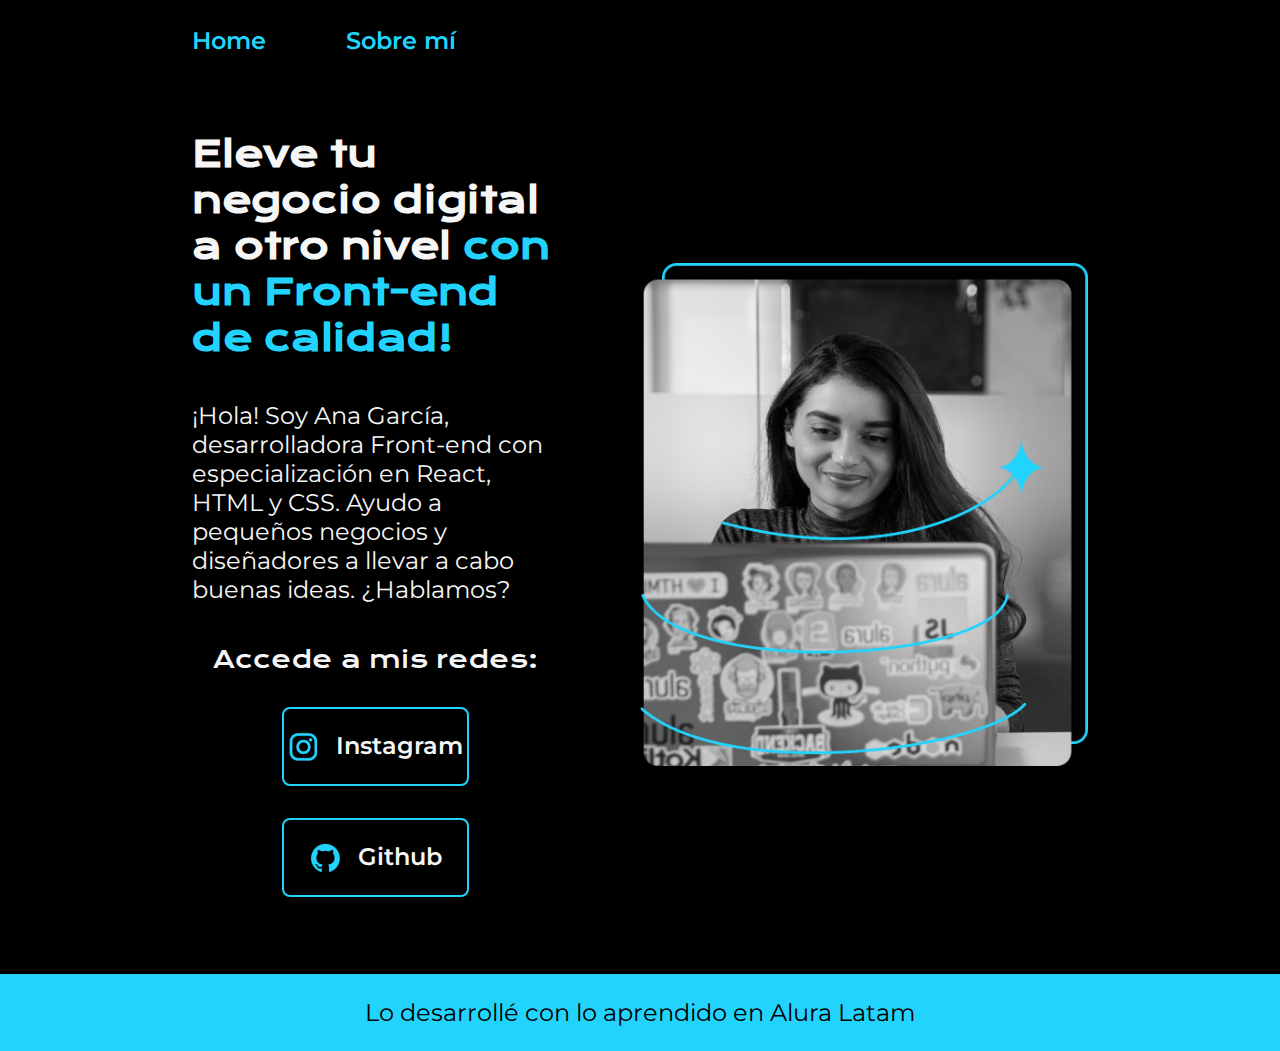
==== index.html @ 045b15e9 "Creando el proyecto" ====
<!DOCTYPE html>
<html lang="en">
<head>
    <meta charset="UTF-8">
    <meta name="viewport" content="width=device-width, initial-scale=1.0">
    <title>Portafolio</title>
    <link rel="stylesheet" href="./styles/style.css">
</head>
<body>
    <header class="header">
        <nav class="header__menu">
            <a class="header__menu__link" href="index.html">Home</a>
            <a class="header__menu__link" href="about.html">Sobre mí</a>
        </nav>
    </header>
    <main class="presentacion">
        <section class="presentacion__contenido">
            <h1 class="presentacion__contenido_titulo">
                Eleve tu negocio digital a otro nivel
                <strong class="titulo-destaque">con un Front-end de calidad!
                </strong>
            </h1>

            <p class="presentacion__contenido__texto">
                ¡Hola! Soy Ana García, desarrolladora Front-end 
                con especialización en React, HTML y CSS. 
                Ayudo a pequeños negocios y diseñadores a 
                llevar a cabo buenas ideas. ¿Hablamos?
            
            </p>
            <div class="presentacion__enlaces"> 
                <h2 class="presentacion__enlaces__subtitulo">Accede a mis redes:</h2>  
                <a class="presentacion__enlaces_link" href="https://www.instagram.com">
                    <img src="./assets/instagram.png">
                    Instagram</a>
                <a class="presentacion__enlaces_link" href="https://www.github.com">
                    <img src="./assets/github.png">
                    Github</a>
            </div>
        </section>
        <img class="presentacion__imagen" src="./assets/Imagem.png" alt="Imagen de Ana García trabajando">
        
    </main>
    <footer class="footer">

        <p>Lo desarrollé con lo aprendido en Alura Latam</p>

    </footer>
</body>
</html>
---- styles/style.css ----
@import url('https://fonts.googleapis.com/css2?family=Krona+One&family=Montserrat&display=swap');

:root {
    --color-primario:#000000;
    --color-secundario:#F6F6F6;
    --color-terciario:#22D4FD;
    --color-hover:#272727;

    --fuente-montserrat:'Montserrat', sans serif;
    --fuente-krona:"Krona One", sans-serif;
}


* {
    padding: 0;
    margin: 0;
}

body {
    background-color: var(--color-primario);
    color: var(--color-secundario);
    box-sizing: border-box;
}

.header {
    padding: 2% 0% 0% 15%;

}

.header__menu {
    display: flex;
    gap: 80px;

}

.header__menu__link {
    font-family:var(--fuente-montserrat);
    font-size: 1.5rem;
    font-weight: 600;
    color: var(--color-terciario);
    text-decoration: none;

}

.presentacion{
    display: flex;
    align-items: center;
    padding:6% 15%;
    justify-content: space-between;
    gap: 82px;
}

.presentacion__contenido {
    width: 50%;
    display:flex;
    flex-direction: column;
    gap: 40px;
}

.presentacion__contenido_titulo {
    font-size: 2.25rem;
    font-family:var(--fuente-krona);
}

.titulo-destaque{
    color: var(--color-terciario);
}

.presentacion__contenido__texto{
    font-family:var(--fuente-montserrat);
    font-size: 1.5rem;
}

.presentacion__enlaces {
    display: flex;
    justify-content: space-between;
    flex-direction: column;
    align-items: center;
    gap: 32px;
}

.presentacion__enlaces__subtitulo {
    font-family:var(--fuente-krona);
    font-size: 1.5rem;
    font-weight: 400;
}

.presentacion__enlaces_link {
    width: 50%;
    text-align: center;
    padding: 21.5px 0;
    border-radius: 8px;
    font-family:var(--fuente-montserrat);
    font-size: 1.5rem;
    font-weight: 600;
    text-decoration: none;
    color: var(--color-secundario);
    border: 2px solid var(--color-terciario);
    display: flex;
    justify-content: center;
    gap: 16px;
}

.presentacion__imagen {
    width: 50%;

}

.presentacion__enlaces_link:hover {
    background-color: var(--color-hover);
}

.footer {
    background-color:var(--color-terciario);
    padding: 24px;
    color:var(--color-primario);
    text-align: center;
    font-family:var(--fuente-montserrat);
    font-size: 1.5rem;
    font-weight: 400;
}

@media (max-width:1200px){

    .header{
        padding: 10%;
    }
    .header__menu{
        justify-content: center;
    }
    .presentacion{
        flex-direction: column-reverse;
        padding: 5%;
    }
    .presentacion__contenido{
        width: auto;
    }
}
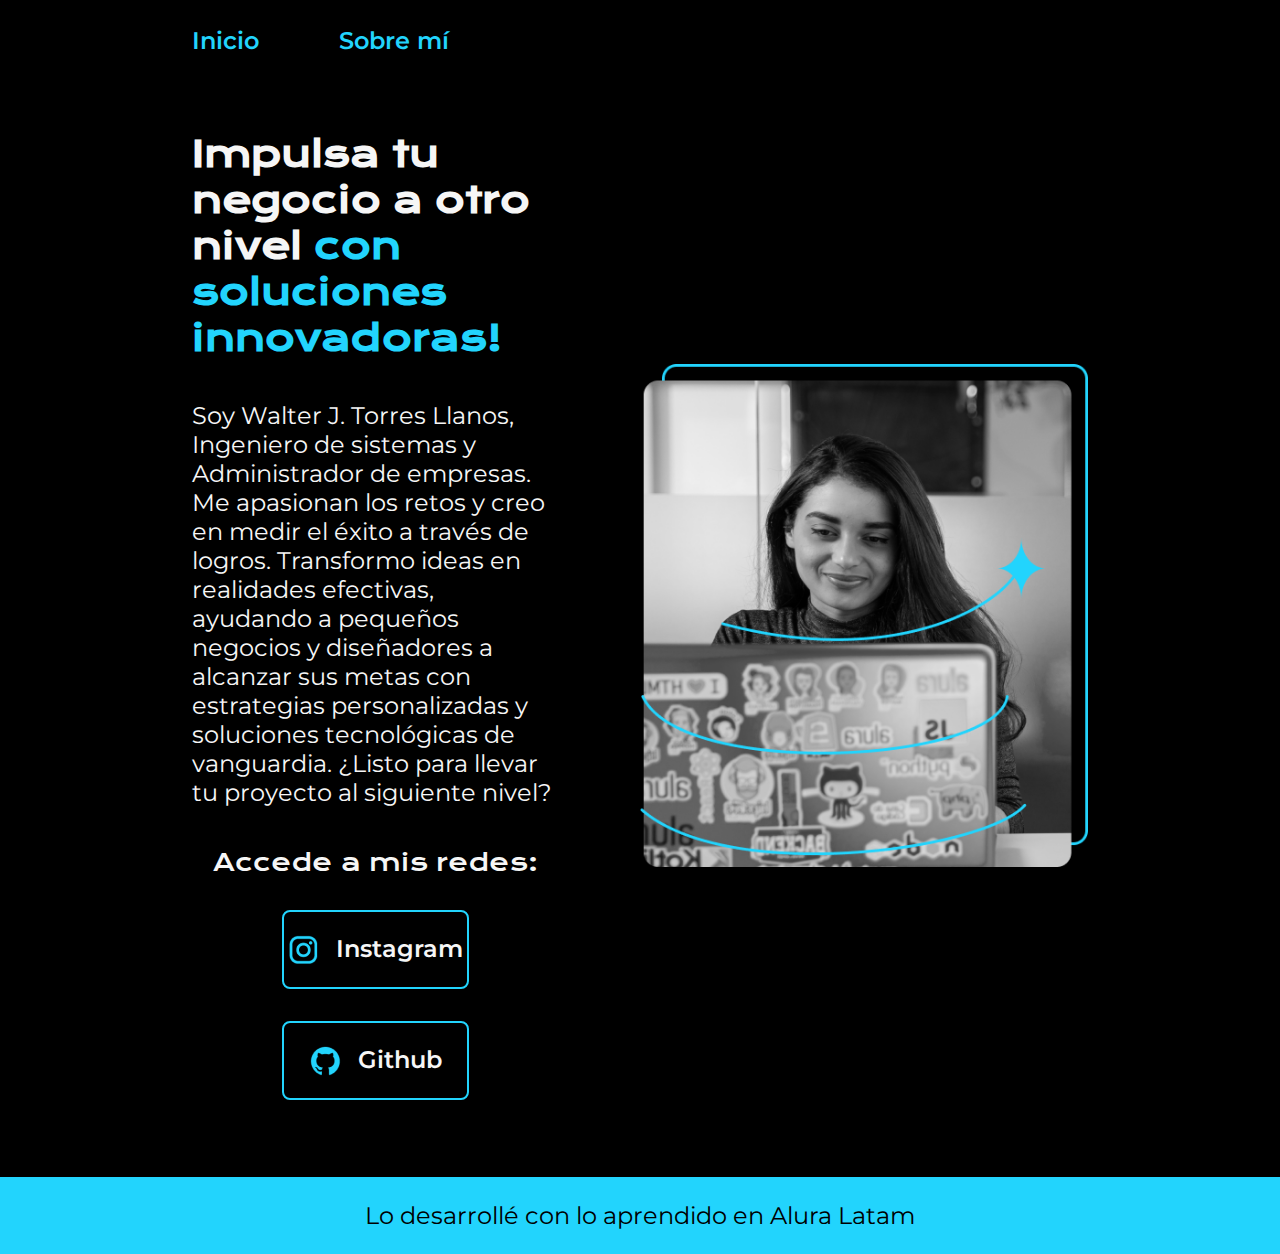
==== commit 86e22fdb: "Update index.html" ====
--- a/index.html
+++ b/index.html
@@ -9,28 +9,29 @@
 <body>
     <header class="header">
         <nav class="header__menu">
-            <a class="header__menu__link" href="index.html">Home</a>
+            <a class="header__menu__link" href="index.html">Inicio</a>
             <a class="header__menu__link" href="about.html">Sobre mí</a>
         </nav>
     </header>
     <main class="presentacion">
         <section class="presentacion__contenido">
             <h1 class="presentacion__contenido_titulo">
-                Eleve tu negocio digital a otro nivel
-                <strong class="titulo-destaque">con un Front-end de calidad!
+                Impulsa tu negocio a otro nivel
+                <strong class="titulo-destaque">con soluciones innovadoras!
                 </strong>
             </h1>
 
             <p class="presentacion__contenido__texto">
-                ¡Hola! Soy Ana García, desarrolladora Front-end 
-                con especialización en React, HTML y CSS. 
-                Ayudo a pequeños negocios y diseñadores a 
-                llevar a cabo buenas ideas. ¿Hablamos?
+                Soy Walter J. Torres Llanos, Ingeniero de sistemas y Administrador de empresas.
+                Me apasionan los retos y creo en medir el éxito a través de logros.
+                Transformo ideas en realidades efectivas, ayudando a pequeños negocios y diseñadores
+                a alcanzar sus metas con estrategias personalizadas y soluciones tecnológicas de vanguardia.
+                ¿Listo para llevar tu proyecto al siguiente nivel?
             
             </p>
             <div class="presentacion__enlaces"> 
                 <h2 class="presentacion__enlaces__subtitulo">Accede a mis redes:</h2>  
-                <a class="presentacion__enlaces_link" href="https://www.instagram.com">
+                <a class="presentacion__enlaces_link" href="https://www.instagram.com/wjonathantorres/">
                     <img src="./assets/instagram.png">
                     Instagram</a>
                 <a class="presentacion__enlaces_link" href="https://www.github.com">
@@ -38,7 +39,7 @@
                     Github</a>
             </div>
         </section>
-        <img class="presentacion__imagen" src="./assets/Imagem.png" alt="Imagen de Ana García trabajando">
+        <img class="presentacion__imagen" src="./assets/Imagem.png" alt="Imagen de Walter  Torres">
         
     </main>
     <footer class="footer">
@@ -47,4 +48,4 @@
 
     </footer>
 </body>
-</html>+</html>
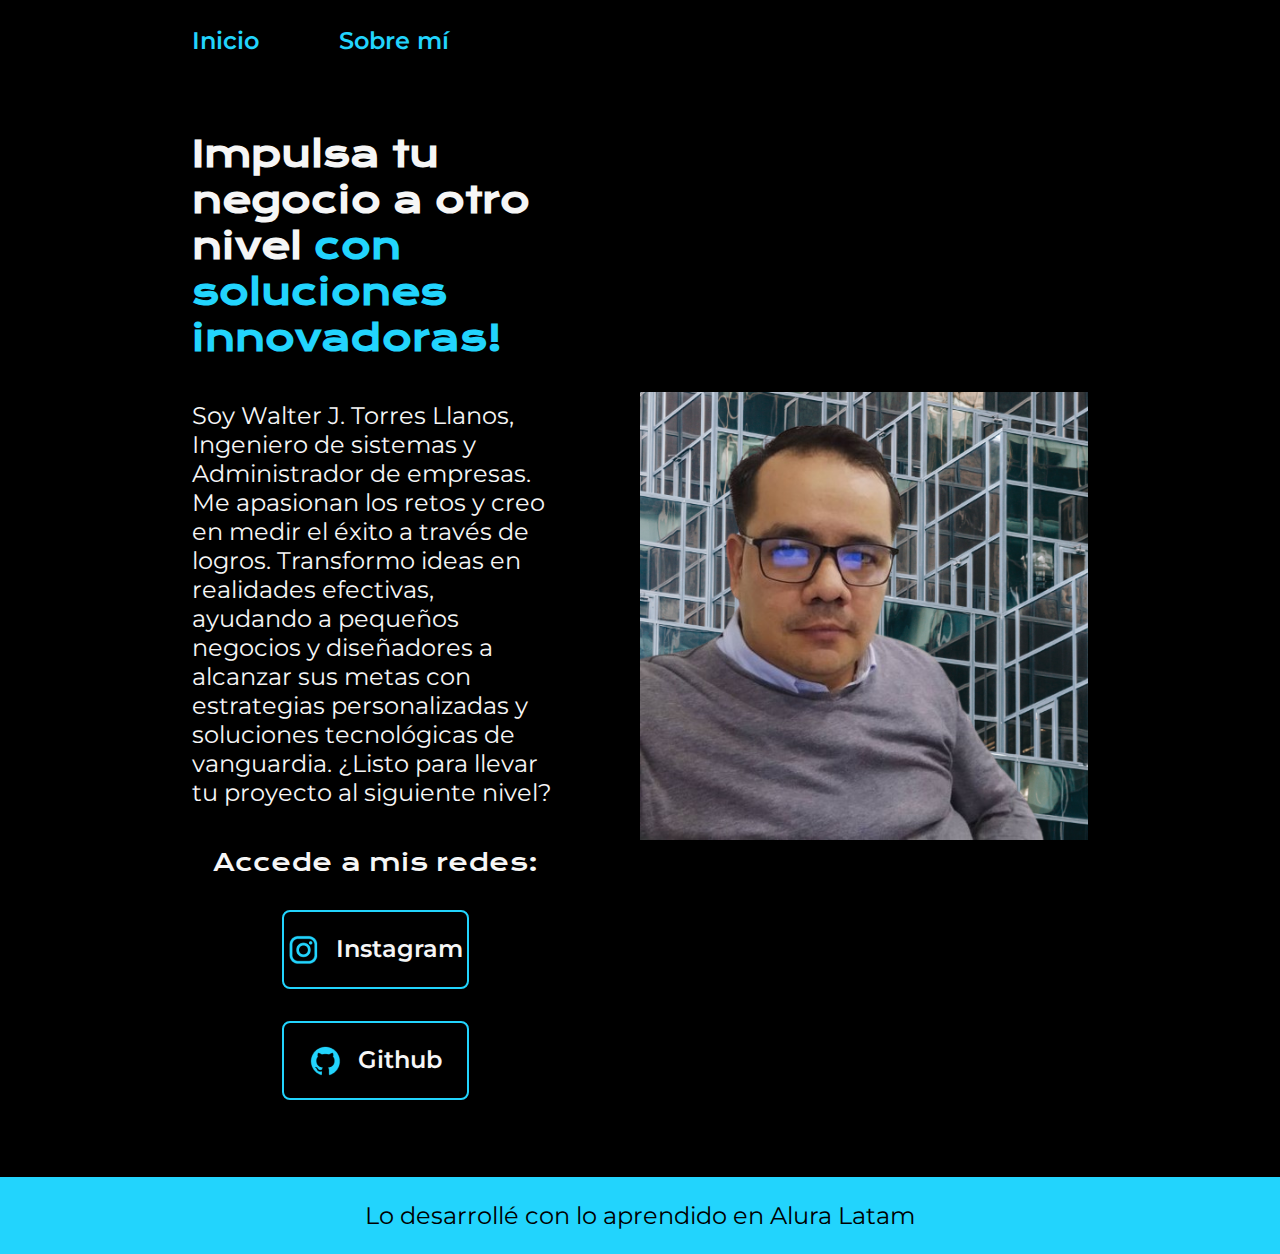
==== commit 571f72d7: "Update index.html" ====
--- a/index.html
+++ b/index.html
@@ -39,7 +39,7 @@
                     Github</a>
             </div>
         </section>
-        <img class="presentacion__imagen" src="./assets/Imagem.png" alt="Imagen de Walter  Torres">
+        <img class="presentacion__imagen" src="./assets/imagem.png" alt="Imagen de Walter  Torres">
         
     </main>
     <footer class="footer">
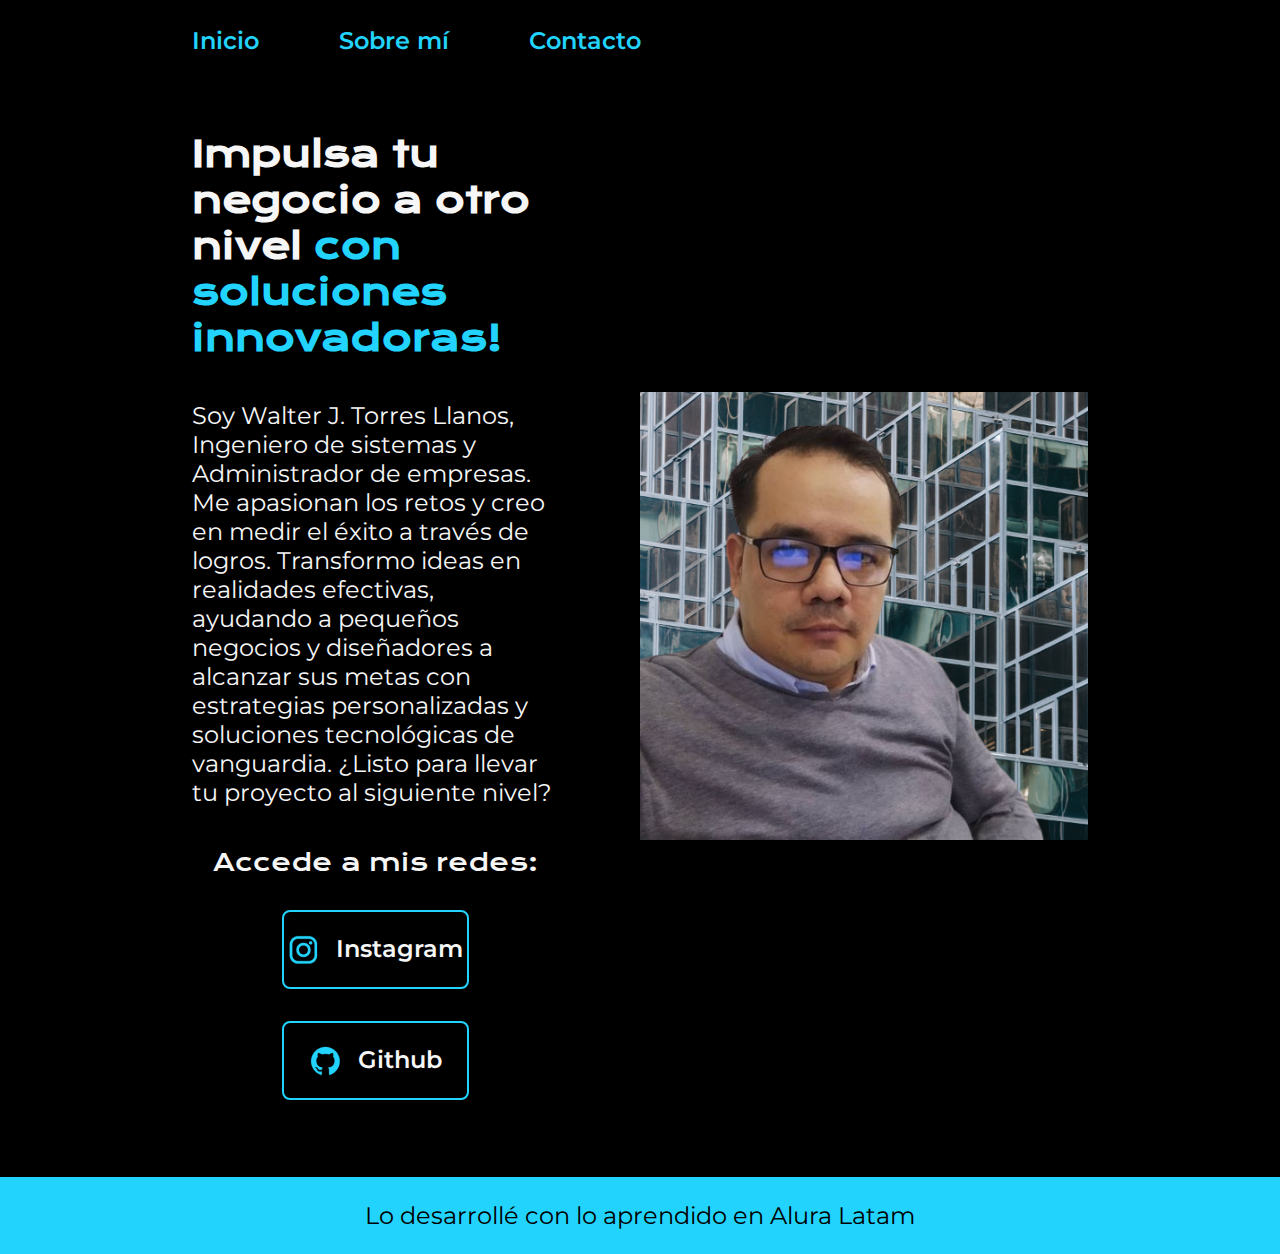
==== commit e713b576: "Update index.html" ====
--- a/index.html
+++ b/index.html
@@ -11,6 +11,7 @@
         <nav class="header__menu">
             <a class="header__menu__link" href="index.html">Inicio</a>
             <a class="header__menu__link" href="about.html">Sobre mí</a>
+            <a class="header__menu__link" href="contacto.html">Contacto</a>
         </nav>
     </header>
     <main class="presentacion">
@@ -34,7 +35,7 @@
                 <a class="presentacion__enlaces_link" href="https://www.instagram.com/wjonathantorres/">
                     <img src="./assets/instagram.png">
                     Instagram</a>
-                <a class="presentacion__enlaces_link" href="https://www.github.com">
+                <a class="presentacion__enlaces_link" href="https://github.com/Ingwtorres26">
                     <img src="./assets/github.png">
                     Github</a>
             </div>
